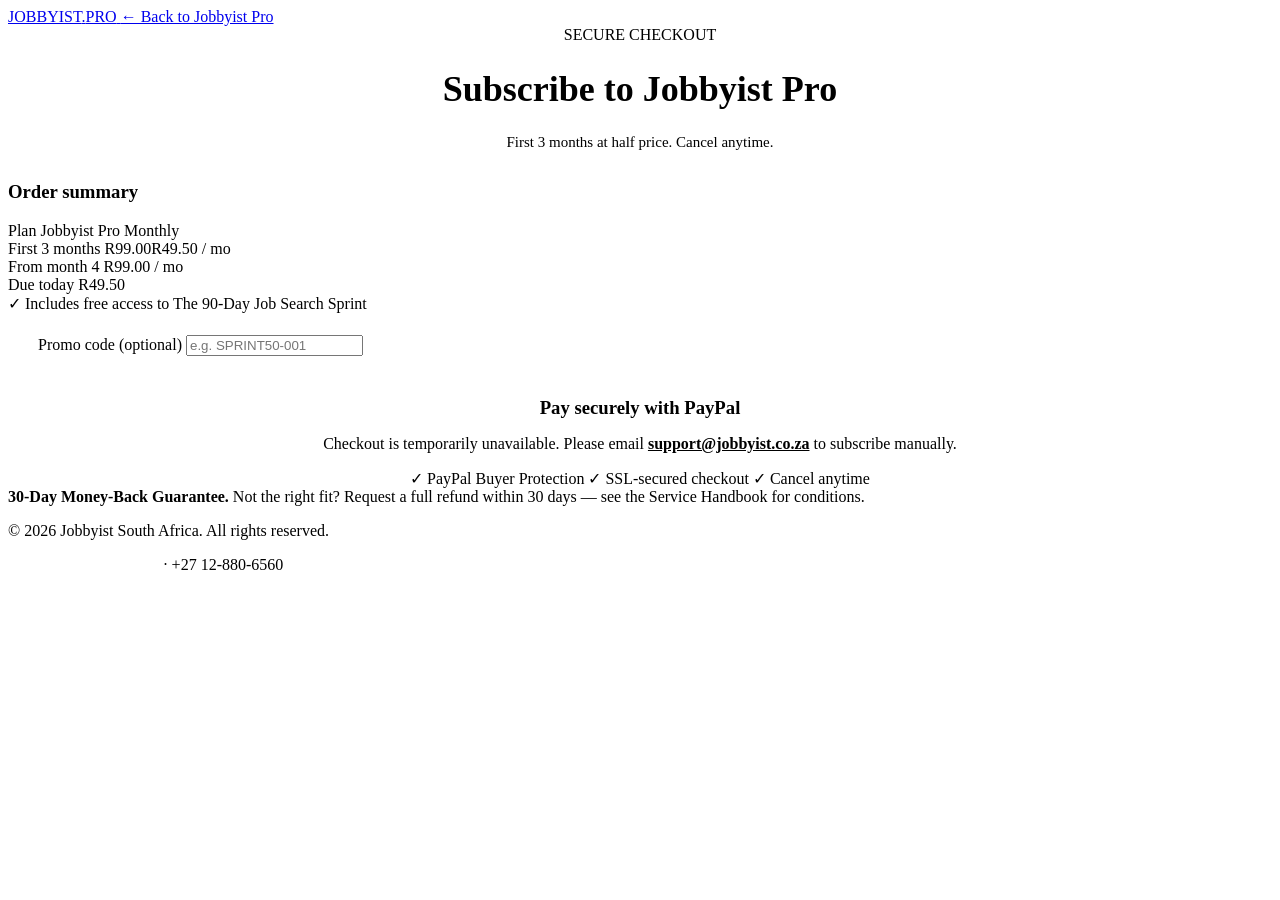
==== subscribe.html @ 026313e6 "Add files via upload" ====
<!DOCTYPE html>
<html lang="en">
<head>
<meta charset="UTF-8" />
<meta name="viewport" content="width=device-width, initial-scale=1.0" />
<title>Subscribe to Jobbyist Pro — R99/Month | Secure Checkout</title>
<meta name="description" content="Subscribe to Jobbyist Pro securely via PayPal. First 3 months at 50% off, plus free access to The 90-Day Job Search Sprint." />
<meta name="robots" content="noindex">
<link rel="preconnect" href="https://fonts.googleapis.com">
<link rel="preconnect" href="https://fonts.gstatic.com" crossorigin>
<link href="https://fonts.googleapis.com/css2?family=Anton&family=Inter:wght@400;500;600;700;800;900&family=JetBrains+Mono:wght@500;600;700&display=swap" rel="stylesheet">
<link rel="stylesheet" href="assets/jobbyist-shared.css">
</head>
<body>

<!-- Minimal header — no nav, no preloader. Checkout pages convert best with zero distractions. -->
<header class="site-header">
  <div class="wrap header-inner minimal">
    <a href="jobbyist-pro-landing-page.html" class="brand-lockup">
      <span class="logo-jobbyist">JOBBYIST<span class="dot">.</span></span><span class="pro-badge">PRO</span>
    </a>
    <a href="jobbyist-pro-landing-page.html" class="btn btn-ghost btn-sm">← Back to Jobbyist Pro</a>
  </div>
</header>

<div class="minimal-shell">

  <div style="text-align:center;margin-bottom:30px;">
    <div class="eyebrow" style="justify-content:center;display:flex;">SECURE CHECKOUT</div>
    <h1 style="font-size:clamp(26px,4vw,36px);">Subscribe to Jobbyist Pro</h1>
    <p style="color:var(--ink-soft);font-size:15px;margin-top:10px;">First 3 months at half price. Cancel anytime.</p>
  </div>

  <!-- ORDER SUMMARY -->
  <div class="summary-card">
    <h3>Order summary</h3>
    <div class="summary-row">
      <span class="lbl">Plan</span>
      <span class="val">Jobbyist Pro Monthly</span>
    </div>
    <div class="summary-row">
      <span class="lbl">First 3 months</span>
      <span class="val"><span class="strike">R99.00</span>R49.50 / mo</span>
    </div>
    <div class="summary-row">
      <span class="lbl">From month 4</span>
      <span class="val">R99.00 / mo</span>
    </div>
    <div class="summary-row total">
      <span class="lbl">Due today</span>
      <span class="val">R49.50</span>
    </div>
    <div class="included-pill">✓ Includes free access to The 90-Day Job Search Sprint</div>
  </div>

  <!-- OPTIONAL PROMO CODE (cross-funnel compatibility, not required) -->
  <div class="summary-card" style="padding:22px 30px;">
    <div class="field" style="margin-bottom:0;">
      <label for="promoCode">Promo code (optional)</label>
      <input type="text" id="promoCode" placeholder="e.g. SPRINT50-001" autocomplete="off">
    </div>
  </div>

  <!-- PAYPAL BUTTON -->
  <div class="summary-card" style="text-align:center;">
    <h3 style="margin-bottom:14px;">Pay securely with PayPal</h3>
    <div id="paypal-button-container"></div>
    <p class="paypal-fallback-msg" id="paypalFallbackMsg">Checkout is temporarily unavailable. Please email <a href="mailto:support@jobbyist.co.za" style="color:var(--blue-1);font-weight:700;">support@jobbyist.co.za</a> to subscribe manually.</p>
    <div class="trust-row">
      <span class="item"><span class="ic">✓</span> PayPal Buyer Protection</span>
      <span class="item"><span class="ic">✓</span> SSL-secured checkout</span>
      <span class="item"><span class="ic">✓</span> Cancel anytime</span>
    </div>
  </div>

  <div class="banner-note">
    <b>30-Day Money-Back Guarantee.</b> Not the right fit? Request a full refund within 30 days — see the Service Handbook for conditions.
  </div>

</div>

<footer class="minimal">
  <div class="wrap">
    <p>© 2026 Jobbyist South Africa. All rights reserved.</p>
    <p><a href="mailto:support@jobbyist.co.za" style="color:rgba(255,255,255,0.75);">support@jobbyist.co.za</a> · +27 12-880-6560</p>
  </div>
</footer>

<!-- =====================================================================
     PAYPAL SUBSCRIPTIONS INTEGRATION

     Before going live, replace:
       1. YOUR_PAYPAL_CLIENT_ID  — from your PayPal Developer Dashboard
       2. YOUR_PLAN_ID           — a PayPal Subscription Plan you create
                                    with TWO billing cycles:
                                      Cycle 1: 3 cycles @ R49.50/month
                                      Cycle 2: regular, ongoing @ R99/month
                                    (Set this up under PayPal > Billing
                                    Plans, or via the Subscriptions API.)

     This uses PayPal's Subscriptions flow (createSubscription), which is
     the correct approach for recurring billing with an introductory
     price tier — not a one-time Order/Capture flow.
     ===================================================================== -->
<script src="https://www.paypal.com/sdk/js?client-id=YOUR_PAYPAL_CLIENT_ID&vault=true&intent=subscription&currency=ZAR"></script>
<script>
(function(){
  "use strict";

  var THANK_YOU_URL = "thank-you.html"; // production: https://pro.jobbyist.co.za/thank-you
  var PLAN_ID = "YOUR_PLAN_ID";

  function renderFallback(){
    document.getElementById("paypalFallbackMsg").style.display = "block";
  }

  if (window.paypal && typeof window.paypal.Buttons === "function"){
    try {
      paypal.Buttons({
        style: { shape: "pill", color: "blue", layout: "vertical", label: "subscribe" },

        createSubscription: function(data, actions){
          return actions.subscription.create({
            plan_id: PLAN_ID,
            custom_id: (document.getElementById("promoCode").value || "").trim().toUpperCase()
          });
        },

        onApprove: function(data){
          // data.subscriptionID is available here if you want to log/store it
          // before redirecting (e.g. send to your own backend or analytics).
          window.location.href = THANK_YOU_URL;
        },

        onCancel: function(){
          // User closed the PayPal window without completing payment.
        },

        onError: function(err){
          console.error("PayPal Buttons error:", err);
          renderFallback();
        }

      }).render("#paypal-button-container");
    } catch (e){
      console.error("Failed to render PayPal Buttons:", e);
      renderFallback();
    }
  } else {
    renderFallback();
  }
})();
</script>
</body>
</html>
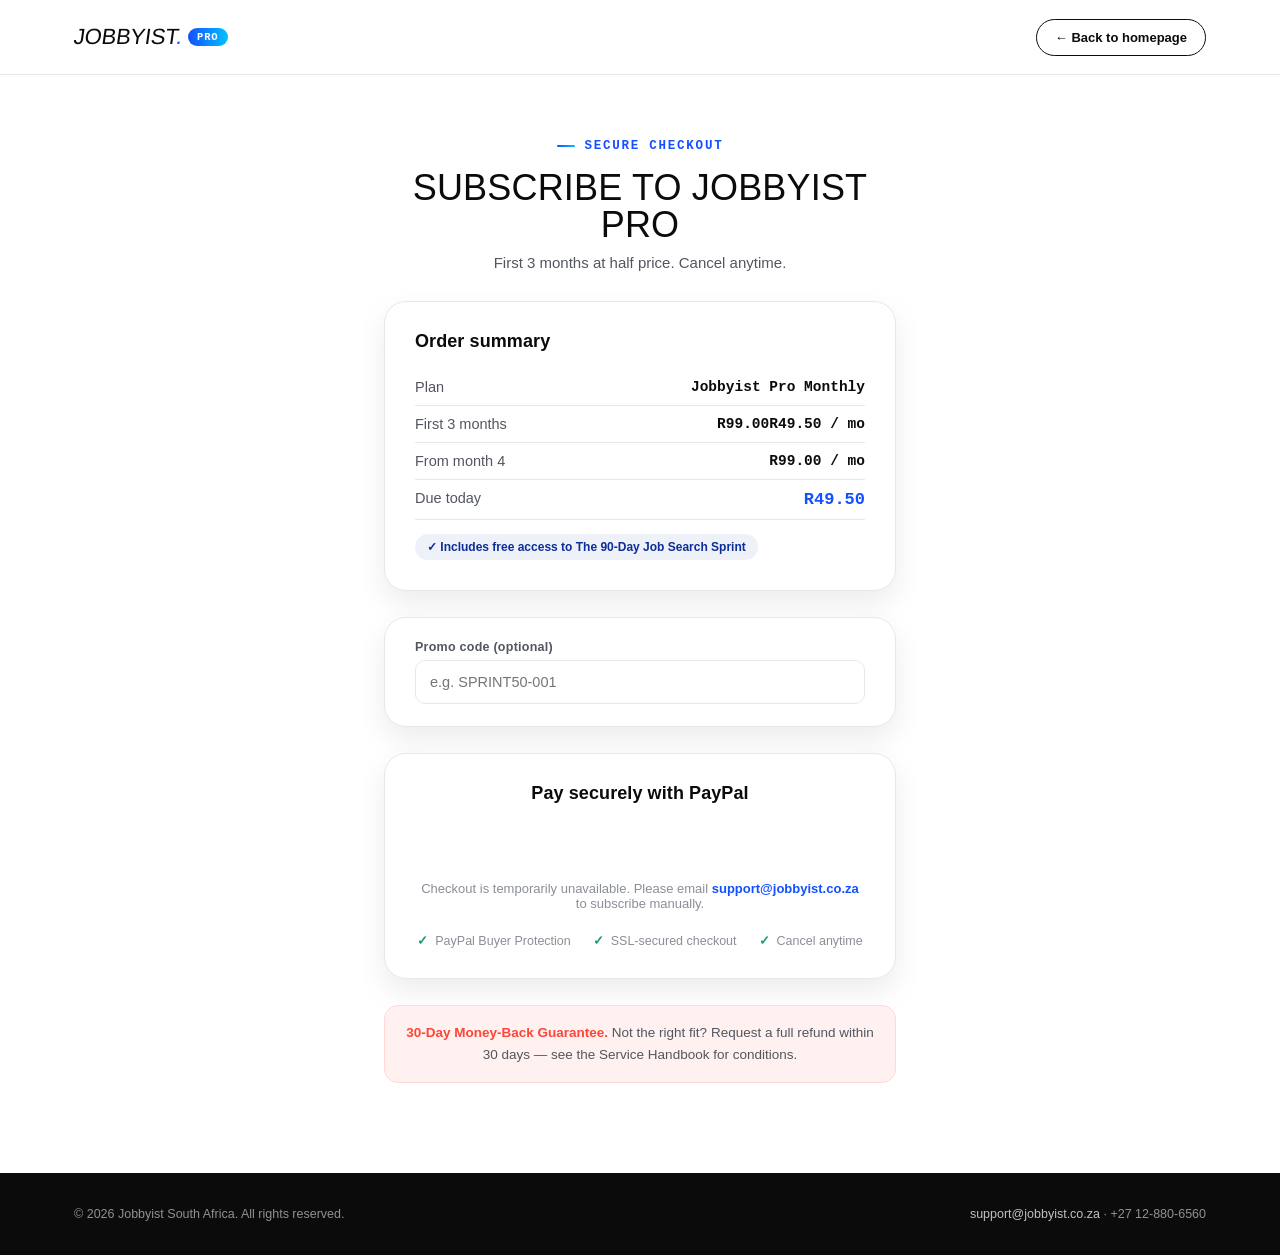
==== commit 23ca55bf: "Update subscribe.html" ====
--- a/subscribe.html
+++ b/subscribe.html
@@ -16,10 +16,10 @@
 <!-- Minimal header — no nav, no preloader. Checkout pages convert best with zero distractions. -->
 <header class="site-header">
   <div class="wrap header-inner minimal">
-    <a href="jobbyist-pro-landing-page.html" class="brand-lockup">
+    <a href="/" class="brand-lockup">
       <span class="logo-jobbyist">JOBBYIST<span class="dot">.</span></span><span class="pro-badge">PRO</span>
     </a>
-    <a href="jobbyist-pro-landing-page.html" class="btn btn-ghost btn-sm">← Back to Jobbyist Pro</a>
+    <a href="/" class="btn btn-ghost btn-sm">← Back to homepage</a>
   </div>
 </header>
 
--- a/assets/jobbyist-shared.css
+++ b/assets/jobbyist-shared.css
@@ -0,0 +1,318 @@
+/* =========================================================================
+   JOBBYIST SHARED DESIGN SYSTEM
+   Used by: jobbyist-pro-landing-page.html, subscribe.html, thank-you.html
+   Matches the visual language of the 90-Day Job Search Sprint landing page:
+   white background, black ink, blue gradient accent, Anton/Inter/JetBrains
+   Mono type system.
+   ========================================================================= */
+
+:root{
+  --bg:#ffffff;
+  --surface:#f5f7fb;
+  --surface-2:#eef1f8;
+  --ink:#0b0b0c;
+  --ink-soft:#52565f;
+  --ink-faint:#8a8e98;
+  --line:#e6e8ee;
+  --blue-1:#1450ff;
+  --blue-2:#00c2ff;
+  --blue-deep:#0b2e99;
+  --urgency:#ff4438;
+  --urgency-soft:#fff1ef;
+  --good:#10a05e;
+  --radius:14px;
+  --radius-lg:22px;
+  --shadow-sm:0 1px 2px rgba(11,11,12,0.06);
+  --shadow-md:0 12px 30px rgba(11,11,12,0.08);
+  --shadow-lg:0 24px 60px rgba(20,80,255,0.16);
+  --maxw:1180px;
+  --maxw-narrow:760px;
+}
+
+*{box-sizing:border-box;}
+html{scroll-behavior:smooth;}
+body{
+  margin:0;background:var(--bg);color:var(--ink);
+  font-family:'Inter',-apple-system,sans-serif;
+  -webkit-font-smoothing:antialiased;overflow-x:hidden;
+}
+img{max-width:100%;display:block;}
+a{color:inherit;text-decoration:none;}
+ul{margin:0;padding:0;}
+button{font-family:inherit;cursor:pointer;border:none;background:none;}
+input{font-family:inherit;}
+
+.wrap{max-width:var(--maxw);margin:0 auto;padding:0 24px;}
+.wrap-narrow{max-width:var(--maxw-narrow);margin:0 auto;padding:0 24px;}
+
+h1,h2,h3,.display{
+  font-family:'Anton',sans-serif;font-weight:400;text-transform:uppercase;
+  letter-spacing:0.005em;line-height:1.04;margin:0;
+}
+.mono{font-family:'JetBrains Mono',monospace;}
+
+.eyebrow{
+  display:inline-flex;align-items:center;gap:10px;
+  font-family:'JetBrains Mono',monospace;font-size:12.5px;font-weight:700;
+  letter-spacing:0.14em;text-transform:uppercase;color:var(--blue-1);margin:0 0 16px;
+}
+.eyebrow::before{
+  content:'';width:18px;height:2px;
+  background:linear-gradient(90deg,var(--blue-1),var(--blue-2));
+  display:inline-block;border-radius:2px;
+}
+
+:focus-visible{outline:3px solid var(--blue-1);outline-offset:3px;border-radius:4px;}
+
+@media (prefers-reduced-motion: reduce){
+  *{animation-duration:0.001ms !important;animation-iteration-count:1 !important;transition-duration:0.001ms !important;scroll-behavior:auto !important;}
+}
+
+/* ---- Logo lockups ---- */
+.logo-jobbyist{
+  font-family:'Anton',sans-serif;font-size:22px;letter-spacing:-0.01em;
+  transform:skewX(-8deg);display:inline-block;color:var(--ink);
+}
+.logo-jobbyist .dot{color:var(--blue-1);}
+.pro-badge{
+  font-family:'JetBrains Mono',monospace;font-weight:700;font-size:10.5px;
+  letter-spacing:0.08em;color:#fff;background:linear-gradient(90deg,var(--blue-1),var(--blue-2));
+  border-radius:99px;padding:3px 9px;margin-left:6px;vertical-align:middle;
+  display:inline-block;transform:skewX(0deg);
+}
+.brand-lockup{display:inline-flex;align-items:center;}
+
+.sprint-lockup{display:inline-flex;flex-direction:column;align-items:flex-start;line-height:0.92;}
+.sprint-lockup .the{font-family:'Inter',sans-serif;font-weight:800;font-size:13px;letter-spacing:0.18em;color:var(--ink-soft);margin-bottom:4px;}
+.sprint-lockup .line{font-family:'Anton',sans-serif;font-size:clamp(30px,5.4vw,58px);transform:skewX(-6deg);color:var(--ink);white-space:nowrap;}
+.sprint-lockup .line.accent{color:var(--blue-1);display:inline-flex;align-items:center;gap:10px;}
+.speedlines{height:0.42em;width:1.1em;flex-shrink:0;}
+.speedlines polygon{fill:var(--ink);}
+.sprint-lockup .line.accent .speedlines polygon{fill:var(--blue-1);}
+
+/* ---- Preloader ---- */
+#preloader{
+  position:fixed;inset:0;z-index:9999;background:#ffffff;
+  display:flex;flex-direction:column;align-items:center;justify-content:center;
+  gap:34px;transition:opacity 0.6s ease, visibility 0.6s ease;
+}
+#preloader.hide{opacity:0;visibility:hidden;pointer-events:none;}
+.preload-bar{width:min(70vw,320px);height:6px;border-radius:99px;background:var(--surface-2);overflow:hidden;position:relative;}
+.preload-bar__fill{
+  position:absolute;inset:0;width:0%;border-radius:99px;
+  background:linear-gradient(90deg,var(--blue-1),var(--blue-2));
+  animation:loadfill 3s cubic-bezier(.4,0,.2,1) forwards;box-shadow:0 0 16px rgba(20,80,255,0.45);
+}
+@keyframes loadfill{0%{width:0%;}60%{width:72%;}100%{width:100%;}}
+.preload-text{font-family:'JetBrains Mono',monospace;font-size:13px;color:var(--ink-faint);letter-spacing:0.06em;text-align:center;}
+body.is-loading{overflow:hidden;height:100vh;}
+#site{opacity:0;transition:opacity 0.7s ease;}
+#site.ready{opacity:1;}
+
+/* ---- Header ---- */
+header.site-header{
+  position:sticky;top:0;z-index:500;background:rgba(255,255,255,0.88);
+  backdrop-filter:blur(10px);border-bottom:1px solid var(--line);
+}
+.header-inner{display:flex;align-items:center;justify-content:space-between;height:74px;}
+.header-inner.minimal{justify-content:space-between;}
+nav.main-nav{display:flex;align-items:center;gap:30px;}
+nav.main-nav a{font-size:14px;font-weight:600;color:var(--ink-soft);transition:color .2s;}
+nav.main-nav a:hover{color:var(--ink);}
+
+.btn{
+  display:inline-flex;align-items:center;justify-content:center;gap:8px;
+  font-weight:700;font-size:14px;border-radius:99px;padding:13px 26px;
+  transition:transform .18s ease, box-shadow .18s ease;
+}
+.btn-primary{background:linear-gradient(90deg,var(--blue-1),var(--blue-2));color:#fff;box-shadow:var(--shadow-md);}
+.btn-primary:hover{transform:translateY(-2px);box-shadow:0 16px 34px rgba(20,80,255,0.3);}
+.btn-ghost{border:1.5px solid var(--ink);color:var(--ink);}
+.btn-ghost:hover{background:var(--ink);color:#fff;}
+.btn-sm{padding:10px 18px;font-size:13px;}
+.btn-lg{padding:17px 30px;font-size:15.5px;}
+.btn-block{width:100%;}
+.nav-cta{display:flex;align-items:center;gap:14px;}
+
+.hamburger{display:none;width:40px;height:40px;border-radius:10px;border:1px solid var(--line);align-items:center;justify-content:center;}
+.hamburger span, .hamburger span::before, .hamburger span::after{content:'';display:block;width:18px;height:2px;background:var(--ink);position:relative;}
+.hamburger span::before{position:absolute;top:-6px;}
+.hamburger span::after{position:absolute;top:6px;}
+
+/* ---- Hero ---- */
+.hero{padding:84px 0 56px;text-align:center;position:relative;}
+.hero::before{
+  content:'';position:absolute;inset:0;z-index:-1;
+  background:radial-gradient(circle at 85% -10%, rgba(20,80,255,0.08), transparent 55%);
+}
+.hero-eyebrow-wrap{display:flex;justify-content:center;}
+.hero h1{font-size:clamp(34px,6vw,68px);margin-bottom:22px;max-width:880px;margin-left:auto;margin-right:auto;}
+.hero h1 .accent{color:var(--blue-1);}
+.hero-sub{max-width:660px;margin:0 auto 36px;color:var(--ink-soft);font-size:18px;line-height:1.6;}
+.hero-actions{display:flex;align-items:center;justify-content:center;gap:14px;flex-wrap:wrap;margin-bottom:54px;}
+.hero-note{font-size:13px;color:var(--ink-faint);margin-top:14px;}
+
+.stat-strip{
+  display:grid;grid-template-columns:repeat(4,1fr);max-width:920px;margin:0 auto;
+  border-radius:var(--radius-lg);background:var(--ink);color:#fff;box-shadow:var(--shadow-lg);overflow:hidden;
+}
+.stat{padding:26px 18px;border-right:1px solid rgba(255,255,255,0.12);text-align:center;}
+.stat:last-child{border-right:none;}
+.stat .num{font-family:'JetBrains Mono',monospace;font-weight:700;font-size:clamp(18px,2.6vw,26px);
+  background:linear-gradient(90deg,#fff,#bcd4ff);-webkit-background-clip:text;background-clip:text;color:transparent;}
+.stat .lbl{font-size:11.5px;color:rgba(255,255,255,0.65);margin-top:6px;letter-spacing:0.03em;line-height:1.3;}
+
+/* ---- Sections ---- */
+section{padding:84px 0;}
+.section-alt{background:var(--surface);}
+.section-head{max-width:680px;margin:0 auto 50px;text-align:center;}
+.section-head h2{font-size:clamp(30px,4.4vw,46px);}
+.section-head p{color:var(--ink-soft);font-size:16.5px;margin-top:14px;line-height:1.6;}
+
+/* ---- Card grids ---- */
+.grid-3{display:grid;grid-template-columns:repeat(3,1fr);gap:18px;}
+.grid-4{display:grid;grid-template-columns:repeat(4,1fr);gap:18px;}
+
+.card{background:#fff;border:1px solid var(--line);border-radius:var(--radius-lg);padding:30px 26px;box-shadow:var(--shadow-sm);}
+.card .icon{
+  width:42px;height:42px;border-radius:12px;background:linear-gradient(135deg,var(--blue-1),var(--blue-2));
+  margin-bottom:18px;display:flex;align-items:center;justify-content:center;color:#fff;
+  font-family:'JetBrains Mono',monospace;font-weight:700;font-size:14px;
+}
+.card h3{font-family:'Inter',sans-serif;font-weight:800;font-size:17px;text-transform:none;margin-bottom:10px;}
+.card p{font-size:14.5px;color:var(--ink-soft);line-height:1.6;margin:0;}
+.card ul{display:flex;flex-direction:column;gap:8px;}
+.card li{font-size:14.5px;color:var(--ink-soft);padding-left:18px;position:relative;line-height:1.5;}
+.card li::before{content:'';position:absolute;left:0;top:7px;width:7px;height:7px;border-radius:2px;background:var(--blue-1);}
+.card.dark{background:var(--ink);color:#fff;border:none;}
+.card.dark h3{color:#fff;}
+.card.dark li{color:rgba(255,255,255,0.75);}
+.card.dark li::before{background:var(--blue-2);}
+.card .tag{font-size:11.5px;color:var(--ink-faint);font-family:'JetBrains Mono',monospace;margin-top:14px;display:block;}
+
+/* ---- Score / gauge cards ---- */
+.gauge-card{text-align:center;}
+.gauge-card .gauge{
+  width:78px;height:78px;border-radius:50%;margin:0 auto 16px;
+  background:conic-gradient(var(--blue-1) 0deg 260deg, var(--surface-2) 260deg 360deg);
+  display:flex;align-items:center;justify-content:center;position:relative;
+}
+.gauge-card .gauge::before{content:'';position:absolute;inset:8px;background:#fff;border-radius:50%;}
+.gauge-card .gauge span{position:relative;font-family:'JetBrains Mono',monospace;font-weight:700;font-size:14px;color:var(--blue-1);}
+
+/* ---- Offer band ---- */
+.offer{background:var(--ink);color:#fff;position:relative;overflow:hidden;}
+.offer::before{content:'';position:absolute;top:-30%;right:-10%;width:560px;height:560px;background:radial-gradient(circle,rgba(20,80,255,0.4),transparent 70%);}
+.offer-inner{position:relative;}
+.offer .eyebrow{color:var(--blue-2);}
+.offer h2{font-size:clamp(28px,3.6vw,42px);color:#fff;margin-bottom:18px;}
+.offer p{color:rgba(255,255,255,0.72);font-size:16px;line-height:1.65;}
+.offer-list{display:flex;flex-direction:column;gap:12px;margin:22px 0 28px;}
+.offer-list li{display:flex;gap:10px;align-items:flex-start;color:rgba(255,255,255,0.86);font-size:14.5px;}
+.offer-list li .tick{flex-shrink:0;width:20px;height:20px;border-radius:50%;background:var(--blue-2);color:var(--ink);font-size:12px;display:flex;align-items:center;justify-content:center;font-weight:900;margin-top:1px;}
+
+/* ---- Guarantee badge ---- */
+.badge-circle{
+  width:150px;height:150px;border-radius:50%;background:linear-gradient(135deg,var(--blue-1),var(--blue-2));
+  color:#fff;display:flex;flex-direction:column;align-items:center;justify-content:center;
+  font-family:'JetBrains Mono',monospace;font-weight:700;margin:0 auto;box-shadow:var(--shadow-lg);text-align:center;
+}
+.badge-circle .big{font-size:28px;}
+.badge-circle .sm{font-size:10.5px;letter-spacing:0.05em;}
+
+/* ---- FAQ ---- */
+.faq-list{max-width:760px;margin:0 auto;}
+details.faq-item{border-bottom:1px solid var(--line);padding:20px 0;}
+details.faq-item summary{list-style:none;cursor:pointer;display:flex;justify-content:space-between;align-items:center;gap:16px;font-weight:700;font-size:16px;}
+details.faq-item summary::-webkit-details-marker{display:none;}
+details.faq-item summary .plus{
+  flex-shrink:0;width:26px;height:26px;border-radius:50%;border:1.5px solid var(--line);
+  display:flex;align-items:center;justify-content:center;font-size:16px;color:var(--blue-1);transition:transform .2s ease;
+}
+details.faq-item[open] summary .plus{transform:rotate(45deg);}
+.faq-answer{margin-top:14px;color:var(--ink-soft);font-size:14.5px;line-height:1.7;white-space:pre-line;}
+
+/* ---- Persona note ---- */
+.persona-tag{font-size:11.5px;color:var(--ink-faint);font-family:'JetBrains Mono',monospace;display:block;margin-bottom:8px;}
+
+/* ---- Footer ---- */
+footer{background:var(--ink);color:rgba(255,255,255,0.7);padding:60px 0 30px;}
+.footer-top{display:grid;grid-template-columns:1.4fr 1fr 1fr 1fr;gap:40px;padding-bottom:40px;border-bottom:1px solid rgba(255,255,255,0.1);}
+.footer-top h4{font-size:12.5px;text-transform:uppercase;letter-spacing:0.08em;color:rgba(255,255,255,0.45);margin:0 0 16px;font-weight:700;}
+.footer-top a, .footer-top p{font-size:14px;color:rgba(255,255,255,0.75);display:block;margin-bottom:10px;line-height:1.5;}
+.footer-top a:hover{color:#fff;}
+.footer-bottom{display:flex;justify-content:space-between;align-items:center;padding-top:26px;flex-wrap:wrap;gap:14px;}
+.footer-bottom p{font-size:12px;color:rgba(255,255,255,0.4);margin:0;max-width:640px;line-height:1.6;}
+footer.minimal{padding:34px 0;}
+footer.minimal .wrap{display:flex;justify-content:space-between;align-items:center;flex-wrap:wrap;gap:12px;}
+footer.minimal p{font-size:12.5px;color:rgba(255,255,255,0.55);margin:0;}
+
+/* ---- Checkout / minimal-page components ---- */
+.minimal-shell{max-width:560px;margin:0 auto;padding:64px 24px 90px;}
+.summary-card{
+  background:#fff;border:1px solid var(--line);border-radius:var(--radius-lg);
+  padding:30px;box-shadow:var(--shadow-md);margin-bottom:26px;
+}
+.summary-card h3{font-family:'Inter',sans-serif;font-weight:800;font-size:18px;text-transform:none;margin-bottom:18px;}
+.summary-row{display:flex;justify-content:space-between;align-items:flex-start;padding:10px 0;border-bottom:1px solid var(--line);font-size:14.5px;}
+.summary-row:last-of-type{border-bottom:none;}
+.summary-row .lbl{color:var(--ink-soft);}
+.summary-row .val{font-family:'JetBrains Mono',monospace;font-weight:700;color:var(--ink);text-align:right;}
+.summary-row .val.strike{color:var(--ink-faint);text-decoration:line-through;font-weight:500;margin-right:8px;}
+.summary-row.total .val{color:var(--blue-1);font-size:17px;}
+.included-pill{
+  display:inline-flex;align-items:center;gap:6px;font-size:12px;font-weight:700;color:var(--blue-deep);
+  background:var(--surface-2);border-radius:99px;padding:6px 12px;margin-top:14px;
+}
+
+.field{margin-bottom:16px;}
+.field label{display:block;font-size:12.5px;font-weight:700;color:var(--ink-soft);margin-bottom:6px;letter-spacing:0.02em;}
+.field input{width:100%;padding:13px 14px;border-radius:10px;border:1.5px solid var(--line);font-size:14.5px;color:var(--ink);transition:border-color .15s;}
+.field input:focus{border-color:var(--blue-1);outline:none;}
+
+.trust-row{display:flex;justify-content:center;gap:22px;flex-wrap:wrap;margin-top:22px;}
+.trust-row .item{display:flex;align-items:center;gap:7px;font-size:12.5px;color:var(--ink-faint);}
+.trust-row .item .ic{color:var(--good);font-weight:800;}
+
+#paypal-button-container{min-height:55px;margin-top:6px;}
+.paypal-fallback-msg{font-size:13px;color:var(--ink-faint);text-align:center;margin-top:10px;display:none;}
+
+.success-icon{
+  width:64px;height:64px;border-radius:50%;background:var(--good);color:#fff;
+  display:flex;align-items:center;justify-content:center;font-size:30px;margin:0 auto 22px;
+  box-shadow:0 10px 30px rgba(16,160,94,0.3);
+}
+.steps-list{display:flex;flex-direction:column;gap:18px;margin:26px 0;}
+.step{display:flex;gap:16px;align-items:flex-start;}
+.step .n{
+  flex-shrink:0;width:32px;height:32px;border-radius:50%;background:var(--surface-2);
+  display:flex;align-items:center;justify-content:center;font-family:'JetBrains Mono',monospace;
+  font-weight:700;font-size:13px;color:var(--blue-1);
+}
+.step .body h4{font-size:15px;font-weight:800;margin:0 0 4px;}
+.step .body p{font-size:14px;color:var(--ink-soft);margin:0;line-height:1.55;}
+
+.banner-note{
+  background:var(--urgency-soft);border:1px solid #ffd9d5;border-radius:var(--radius);
+  padding:16px 18px;font-size:13.5px;color:var(--ink-soft);line-height:1.6;text-align:center;margin-top:18px;
+}
+.banner-note b{color:var(--urgency);}
+
+/* ---- Responsive ---- */
+@media (max-width: 980px){
+  .grid-3{grid-template-columns:repeat(2,1fr);}
+  .grid-4{grid-template-columns:repeat(2,1fr);}
+  .footer-top{grid-template-columns:1fr 1fr;}
+}
+@media (max-width: 720px){
+  nav.main-nav{display:none;}
+  .nav-cta .btn-ghost{display:none;}
+  .hamburger{display:flex;}
+  .stat-strip{grid-template-columns:repeat(2,1fr);}
+  .stat{border-bottom:1px solid rgba(255,255,255,0.12);}
+  .grid-3{grid-template-columns:1fr;}
+  .grid-4{grid-template-columns:1fr;}
+  .footer-top{grid-template-columns:1fr;}
+  section{padding:60px 0;}
+  .minimal-shell{padding:44px 18px 70px;}
+}
